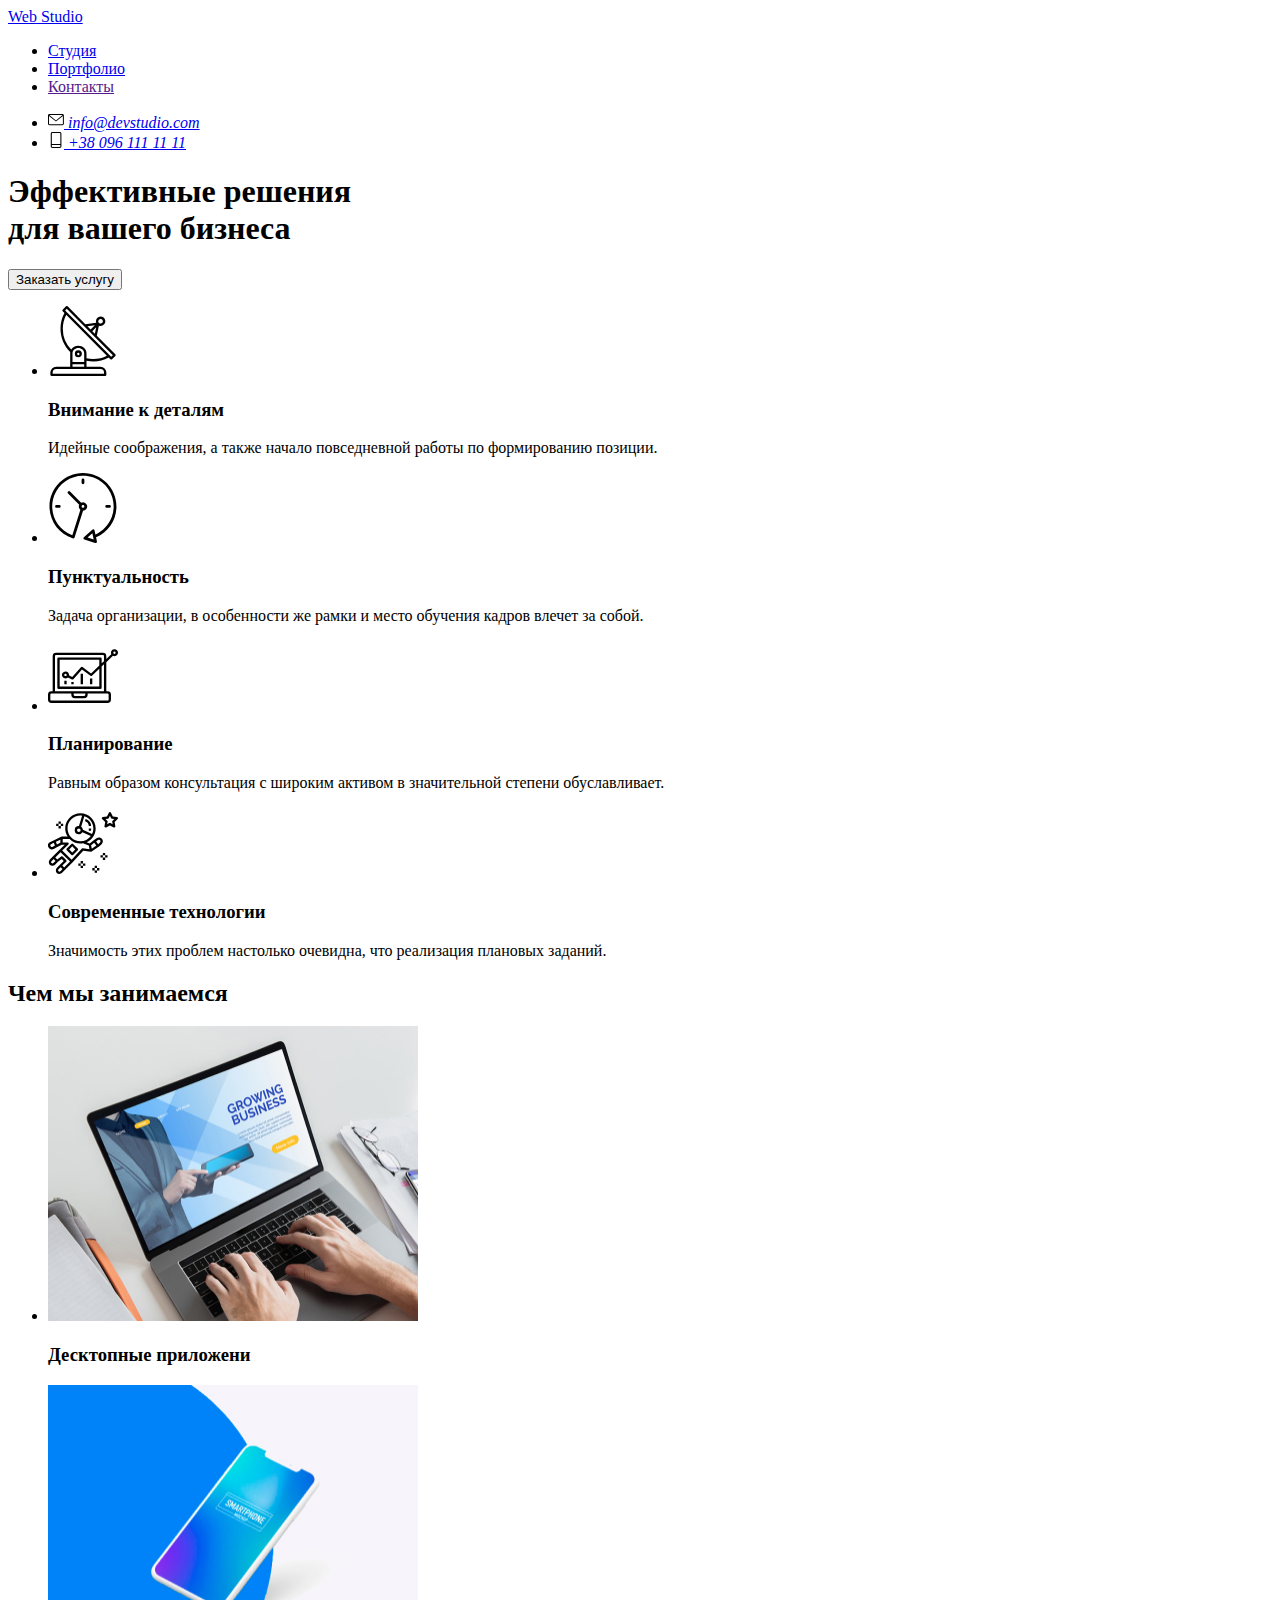
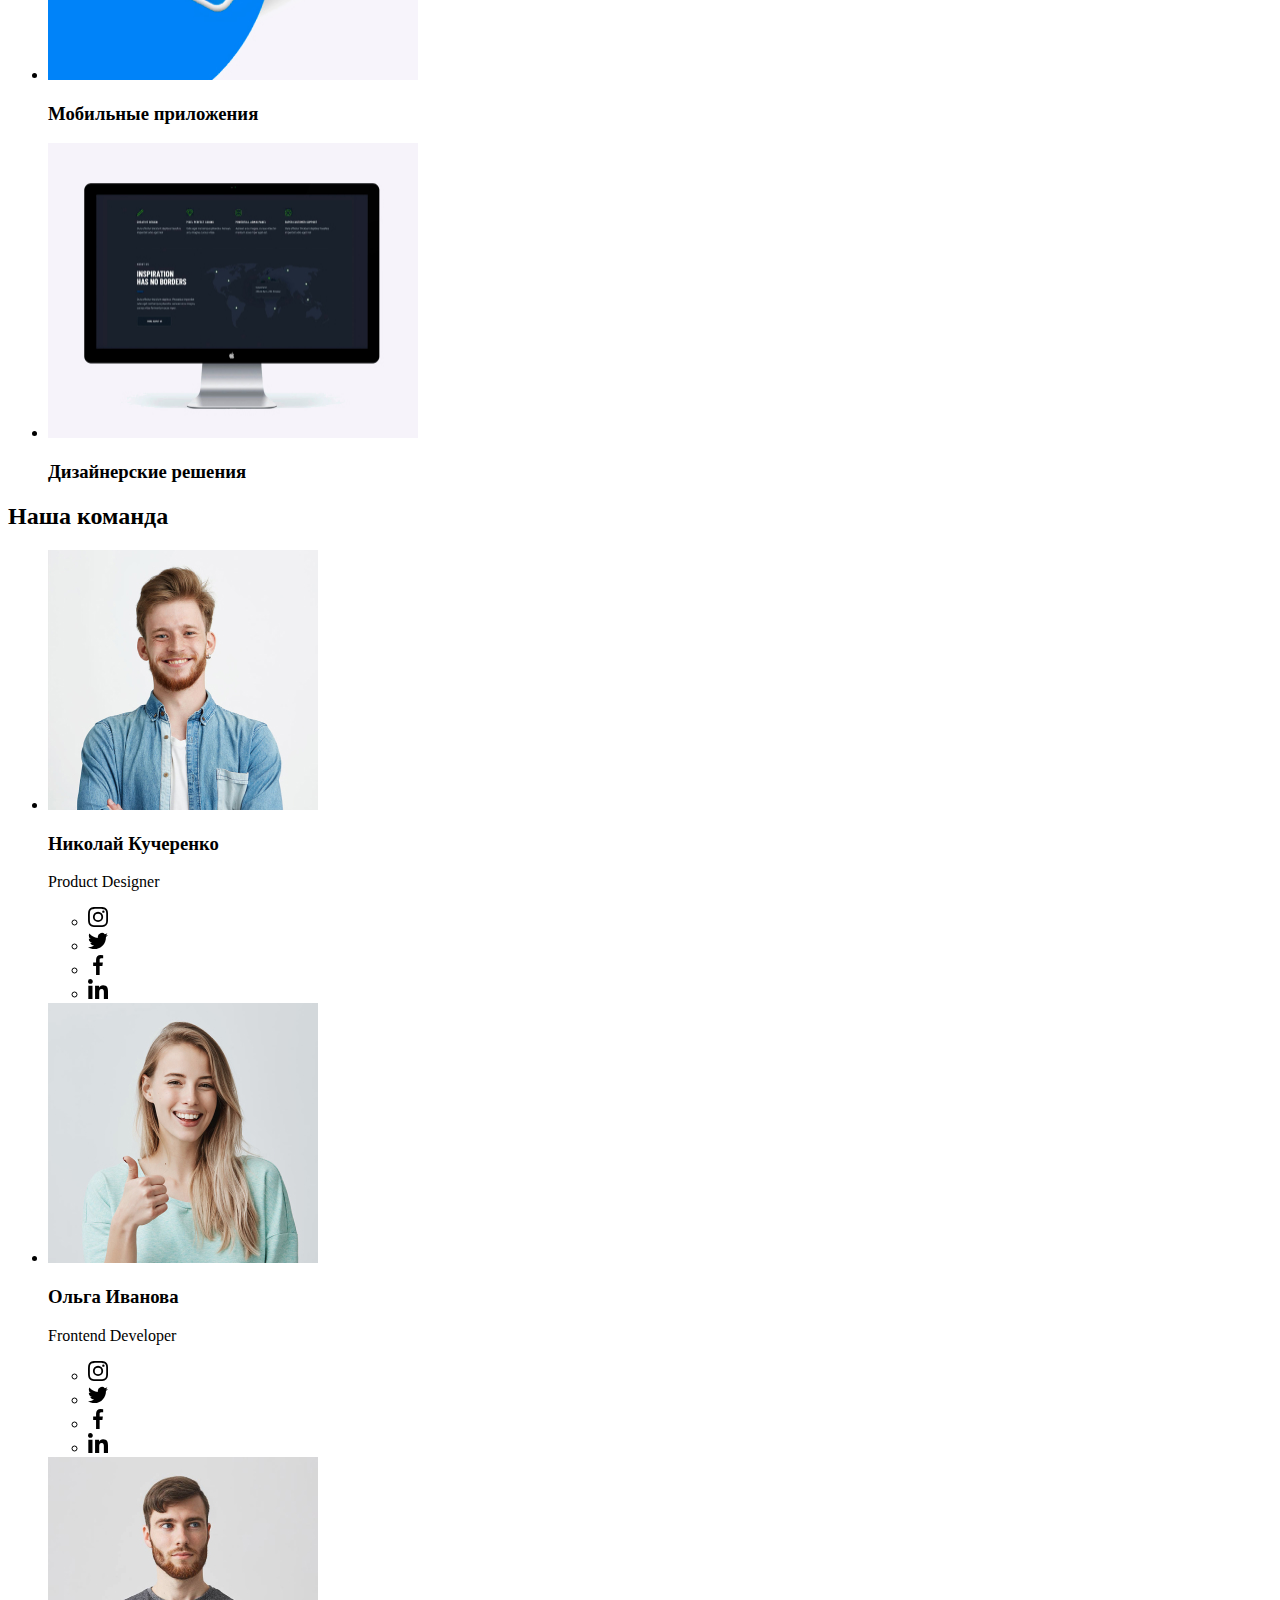
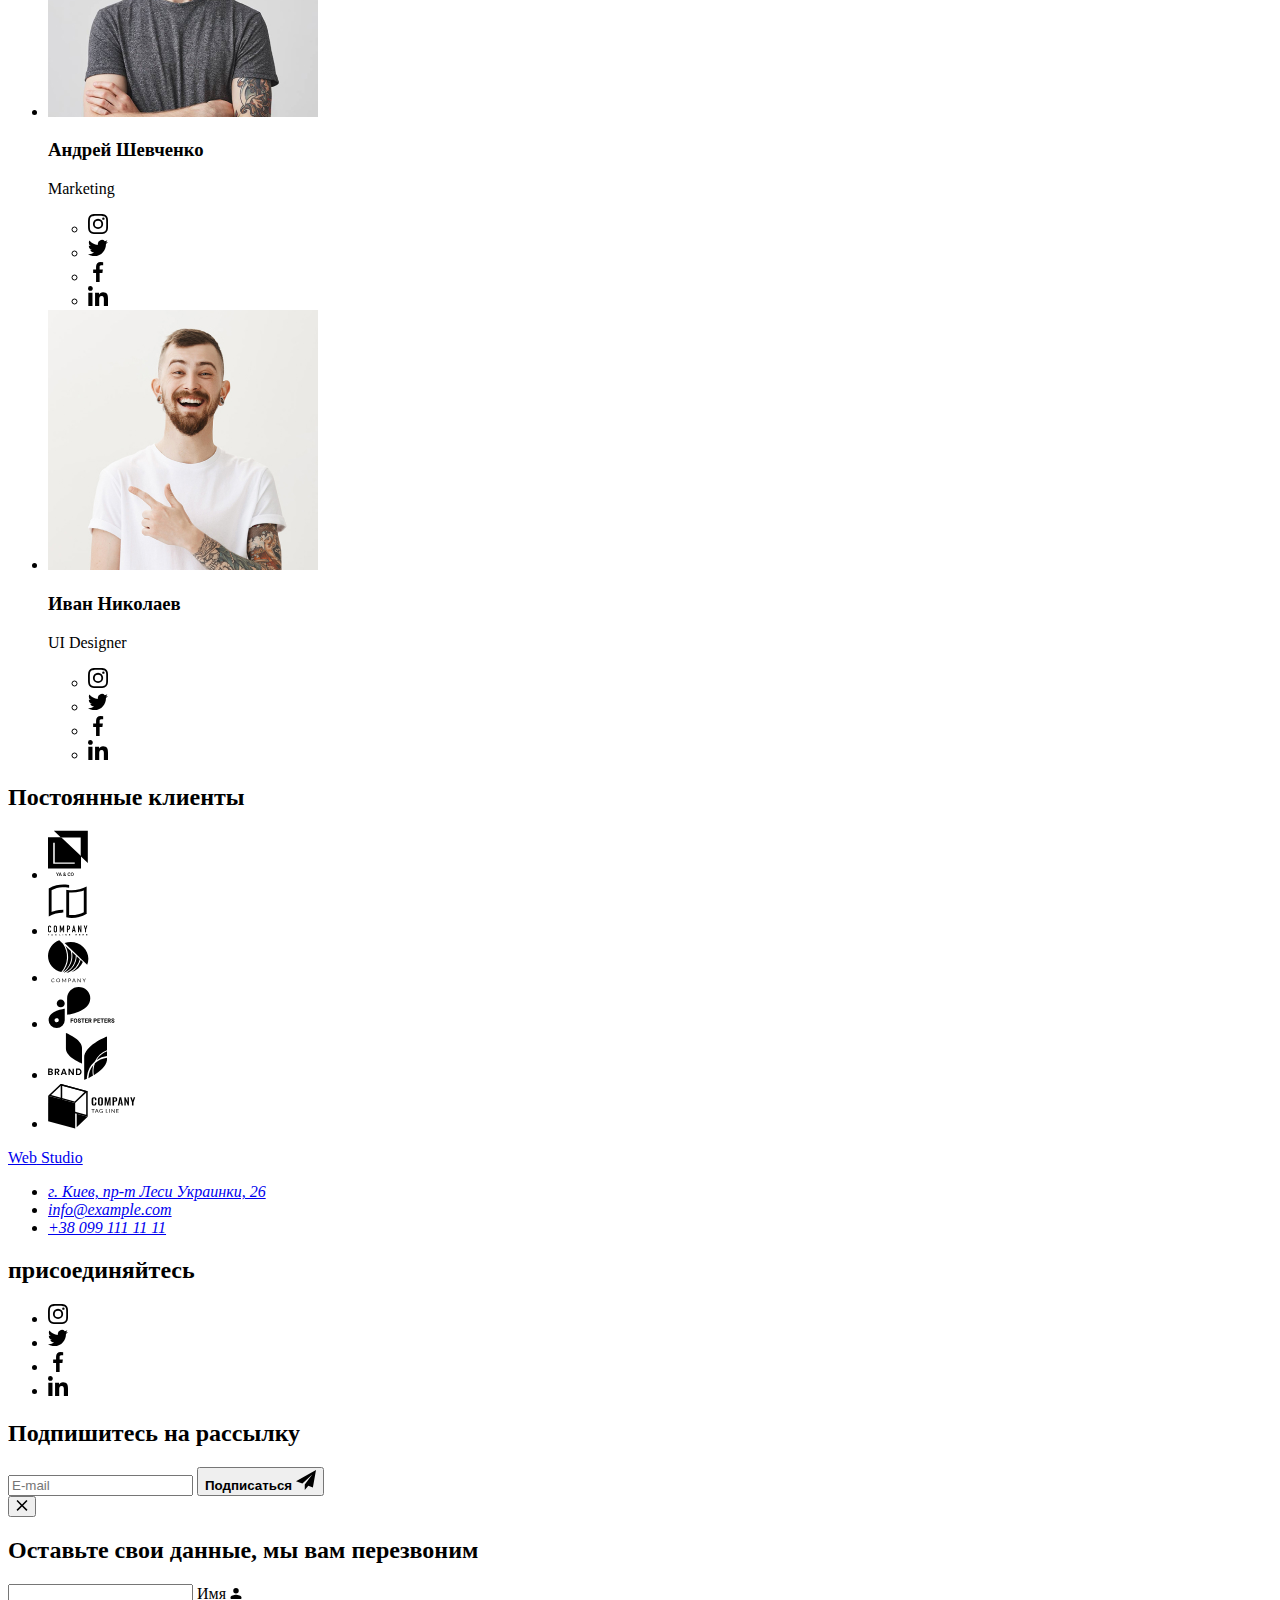
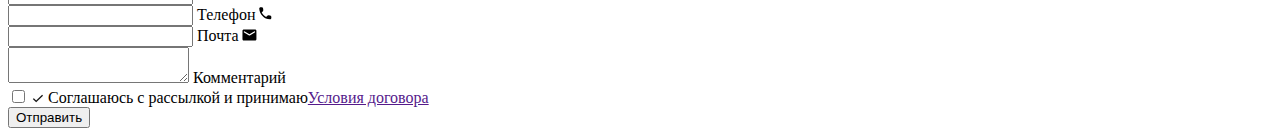
==== index.html @ e08dc36c "Добавляет верстку Студии" ====
<!DOCTYPE html>
<html lang="ru">
  <head>
    <meta charset="UTF-8" />
    <meta name="viewport" content="width=device-width, initial-scale=1.0" />
    <title>Web Studio</title>
    <link
      href="https://fonts.googleapis.com/css2?family=Raleway:wght@700&family=Roboto:wght@400;500;700&display=swap"
      rel="stylesheet"
    />
    <link rel="stylesheet" href="./css/normalise.css" />
    <link rel="stylesheet" href="./css/styles.css" />
  </head>
  <body>
    <!-- Шапка сайта -->
    <header class="conteiner">
      <div class="header-site-nav">
        <nav class="site-nav">
          <a href="./index.html" class="logo" aria-label="Логотип"
            ><span class="my-logo-1" lang="en">Web</span
            ><span class="my-logo-2" lang="en"> Studio</span></a
          >
          <ul class="header-list">
            <li class="header-list-link">
              <a href="./index.html" class="iten-studio link">Студия</a>
            </li>
            <li class="header-list-link">
              <a href="portfolio.html" class="iten link">Портфолио</a>
            </li>
            <li class="header-list-link">
              <a href="" class="iten link">Контакты</a>
            </li>
          </ul>
        </nav>
      </div>
      <div class="header-feedback">
        <address class="feedback-list">
          <ul class="feedback-list-item">
            <li class="feedback">
              <a href="mailto:info@devstudio.com" class="addrdess-link">
                <svg width="16" height="16" class="address-icon link">
                  <use href="./images/svg/sprite.svg#icon-envelope"></use>
                </svg>
                <span class="feedback-mail">info@devstudio.com</span>
              </a>
            </li>
            <li class="feedback">
              <a href="tel:+380961111111" class="addrdess-link">
                <svg width="16" height="16" class="address-icon link">
                  <use href="./images/svg/sprite.svg#icon-smartphone"></use>
                </svg>
                <span class="feedback-tel">+38 096 111 11 11</span>
              </a>
            </li>
          </ul>
        </address>
      </div>
    </header>
    <main class="main">
      <!-- Секция Герой -->
      <section class="section-hero">
        <div class="hero">
          <h1 class="main-title">
            Эффективные решения <br />
            для вашего бизнеса
          </h1>
          <button data-modal-open type="button" class="hero-button">
            Заказать услугу
          </button>
        </div>
      </section>
      <!-- О нас -->
      <section class="section">
        <div class="company-skills conteiner">
          <h2 hidden>О нас</h2>
          <ul class="list-skills">
            <li class="skill">
              <div class="icon-block-skill">
                <svg width="70" height="70">
                  <use href="./images/svg/sprite.svg#icon-antenna"></use>
                </svg>
              </div>
              <h3 class="skill-name">Внимание к деталям</h3>
              <p class="skill-text">
                Идейные соображения, а также начало повседневной работы по
                формированию позиции.
              </p>
            </li>
            <li class="skill">
              <div class="icon-block-skill">
                <svg width="70" height="70">
                  <use href="./images/svg/sprite.svg#icon-clock"></use>
                </svg>
              </div>
              <h3 class="skill-name">Пунктуальность</h3>
              <p class="skill-text">
                Задача организации, в особенности же рамки и место обучения
                кадров влечет за собой.
              </p>
            </li>
            <li class="skill">
              <div class="icon-block-skill">
                <svg width="70" height="70">
                  <use href="./images/svg/sprite.svg#icon-planning"></use>
                </svg>
              </div>
              <h3 class="skill-name">Планирование</h3>
              <p class="skill-text">
                Равным образом консультация с широким активом в значительной
                степени обуславливает.
              </p>
            </li>
            <li class="skill icon">
              <div class="icon-block-skill">
                <svg width="70" height="70">
                  <use href="./images/svg/sprite.svg#icon-astronaut"></use>
                </svg>
              </div>
              <h3 class="skill-name">Современные технологии</h3>
              <p class="skill-text">
                Значимость этих проблем настолько очевидна, что реализация
                плановых заданий.
              </p>
            </li>
          </ul>
        </div>
      </section>
      <!-- Чем мы занимаемся -->
      <section class="section-lessons">
        <div class="lessons conteiner">
          <h2 class="minor-title">Чем мы занимаемся</h2>
          <ul class="lesson-list">
            <li class="lessons-list-link">
              <img
                src="./images/work/work_1.jpg"
                alt="Разработчик"
                class="lessons-img"
                width="370"
                height="295"
              />
              <h3 class="lessons-name">Десктопные приложени</h3>
            </li>
            <li class="lessons-list-link">
              <img
                src="./images/work/work_2.jpg"
                alt="Мобильный телефон"
                class="lessons-img"
                width="370"
                height="295"
              />
              <h3 class="lessons-name">Мобильные приложения</h3>
            </li>
            <li class="lessons-list-link">
              <img
                src="./images/work/work_3.jpg"
                alt="Компьютер с приложением"
                class="lessons-img"
                width="370"
                height="295"
              />
              <h3 class="lessons-name">Дизайнерские решения</h3>
            </li>
          </ul>
        </div>
      </section>
      <!-- Наша команда -->
      <section class="our-team section">
        <h2 class="minor-title">Наша команда</h2>
        <div class="team-list conteiner">
          <ul class="team-list-link">
            <!-- Николай Кучеренко -->
            <li class="team">
              <img
                src="./images/team/team_1.jpg"
                alt="Дизайнер продукта"
                width="270"
                height="260"
                class="team-foto"
              />
              <h3 class="team-name">Николай Кучеренко</h3>
              <p class="team-profession" lang="en">Product Designer</p>
              <ul class="team-social-links">
                <li class="social-links">
                  <a
                    href=""
                    aria-label="Иконка инстаграмма"
                    class="social-link link"
                  >
                    <svg width="20" height="20" class="social link">
                      <use href="./images/svg/sprite.svg#icon-instagram"></use>
                    </svg>
                  </a>
                </li>
                <li class="social-links">
                  <a href="" aria-label="Иконка твиттера" class="social-link">
                    <svg width="20" height="20" class="social link">
                      <use href="./images/svg/sprite.svg#icon-twitter"></use>
                    </svg>
                  </a>
                </li>
                <li class="social-links">
                  <a href="" aria-label="Иконка фейсбука" class="social-link">
                    <svg width="20" height="20" class="social link">
                      <use href="./images/svg/sprite.svg#icon-facebook"></use>
                    </svg>
                  </a>
                </li>
                <li class="social-links">
                  <a href="" aria-label="Иконка ликедина" class="social-link">
                    <svg width="20" height="20" class="social link">
                      <use href="./images/svg/sprite.svg#icon-linkedin"></use>
                    </svg>
                  </a>
                </li>
              </ul>
            </li>
            <!-- Ольга Иванова -->
            <li class="team">
              <img
                src="./images/team/team_2.jpg"
                alt="Фронтенд Разработчик"
                width="270"
                height="260"
                class="team-foto"
              />
              <h3 class="team-name">Ольга Иванова</h3>
              <p class="team-profession" lang="en">Frontend Developer</p>
              <ul class="team-social-links">
                <li class="social-links">
                  <a
                    href=""
                    aria-label="Иконка инстаграмма"
                    class="social-link link"
                  >
                    <svg width="20" height="20" class="social link">
                      <use href="./images/svg/sprite.svg#icon-instagram"></use>
                    </svg>
                  </a>
                </li>
                <li class="social-links">
                  <a href="" aria-label="Иконка твиттера" class="social-link">
                    <svg width="20" height="20" class="social link">
                      <use href="./images/svg/sprite.svg#icon-twitter"></use>
                    </svg>
                  </a>
                </li>
                <li class="social-links">
                  <a href="" aria-label="Иконка фейсбука" class="social-link">
                    <svg width="20" height="20" class="social link">
                      <use href="./images/svg/sprite.svg#icon-facebook"></use>
                    </svg>
                  </a>
                </li>
                <li class="social-links">
                  <a href="" aria-label="Иконка ликедина" class="social-link">
                    <svg width="20" height="20" class="social link">
                      <use href="./images/svg/sprite.svg#icon-linkedin"></use>
                    </svg>
                  </a>
                </li>
              </ul>
            </li>
            <!-- Андрей Шевченко -->
            <li class="team">
              <img
                src="./images/team/team_3.jpg"
                alt="Маркетолог"
                width="270"
                height="260"
                class="team-foto"
              />
              <h3 class="team-name">Андрей Шевченко</h3>
              <p class="team-profession" lang="en">Marketing</p>
              <ul class="team-social-links">
                <li class="social-links">
                  <a
                    href=""
                    aria-label="Иконка инстаграмма"
                    class="social-link link"
                  >
                    <svg width="20" height="20" class="social link">
                      <use href="./images/svg/sprite.svg#icon-instagram"></use>
                    </svg>
                  </a>
                </li>
                <li class="social-links">
                  <a href="" aria-label="Иконка твиттера" class="social-link">
                    <svg width="20" height="20" class="social link">
                      <use href="./images/svg/sprite.svg#icon-twitter"></use>
                    </svg>
                  </a>
                </li>
                <li class="social-links">
                  <a href="" aria-label="Иконка фейсбука" class="social-link">
                    <svg width="20" height="20" class="social link">
                      <use href="./images/svg/sprite.svg#icon-facebook"></use>
                    </svg>
                  </a>
                </li>
                <li class="social-links">
                  <a href="" aria-label="Иконка ликедина" class="social-link">
                    <svg width="20" height="20" class="social link">
                      <use href="./images/svg/sprite.svg#icon-linkedin"></use>
                    </svg>
                  </a>
                </li>
              </ul>
            </li>
            <!-- Иван Николаев -->
            <li class="team">
              <img
                src="./images/team/team_4.jpg"
                alt="Разработчик пользовательского интерфейса"
                width="270"
                height="260"
                class="team-foto"
              />
              <h3 class="team-name">Иван Николаев</h3>
              <p class="team-profession" lang="en">UI Designer</p>
              <ul class="team-social-links">
                <li class="social-links">
                  <a
                    href=""
                    aria-label="Иконка инстаграмма"
                    class="social-link link"
                  >
                    <svg width="20" height="20" class="social link">
                      <use href="./images/svg/sprite.svg#icon-instagram"></use>
                    </svg>
                  </a>
                </li>
                <li class="social-links">
                  <a href="" aria-label="Иконка твиттера" class="social-link">
                    <svg width="20" height="20" class="social link">
                      <use href="./images/svg/sprite.svg#icon-twitter"></use>
                    </svg>
                  </a>
                </li>
                <li class="social-links">
                  <a href="" aria-label="Иконка фейсбука" class="social-link">
                    <svg width="20" height="20" class="social link">
                      <use href="./images/svg/sprite.svg#icon-facebook"></use>
                    </svg>
                  </a>
                </li>
                <li class="social-links">
                  <a href="" aria-label="Иконка ликедина" class="social-link">
                    <svg width="20" height="20" class="social link">
                      <use href="./images/svg/sprite.svg#icon-linkedin"></use>
                    </svg>
                  </a>
                </li>
              </ul>
            </li>
          </ul>
        </div>
      </section>
      <!-- Постоянные клиенты -->
      <section class="section">
        <div class="company-users conteiner">
          <h2 class="minor-title">Постоянные клиенты</h2>
          <ul class="company-users-link">
            <li class="user-iten">
              <a href="#" class="link-user-logo link">
                <svg width="44" height="50" class="logo-clients">
                  <use href="./images/svg/sprite.svg#icon-logo_1"></use>
                </svg>
              </a>
            </li>
            <li class="user-iten">
              <a href="#" class="link-user-logo link">
                <svg width="40" height="52" class="logo-clients">
                  <use href="./images/svg/sprite.svg#icon-logo_2"></use>
                </svg>
              </a>
            </li>
            <li class="user-iten">
              <a href="#" class="link-user-logo link">
                <svg width="41" height="43" class="logo-clients">
                  <use href="./images/svg/sprite.svg#icon-logo_3"></use>
                </svg>
              </a>
            </li>
            <li class="user-iten">
              <a href="#" class="link-user-logo link">
                <svg width="80" height="42" class="logo-clients">
                  <use href="./images/svg/sprite.svg#icon-logo_4"></use>
                </svg>
              </a>
            </li>
            <li class="user-iten">
              <a href="#" class="link-user-logo link">
                <svg width="59" height="47" class="logo-clients">
                  <use href="./images/svg/sprite.svg#icon-logo_5"></use>
                </svg>
              </a>
            </li>
            <li class="user-iten">
              <a href="#" class="link-user-logo link">
                <svg width="88" height="45" class="logo-clients icon">
                  <use href="./images/svg/sprite.svg#icon-logo_6"></use>
                </svg>
              </a>
            </li>
          </ul>
        </div>
      </section>
    </main>
    <!-- Футер -->
    <footer class="footer">
      <div class="wrapper-footer conteiner">
        <div class="footer-nav">
          <nav class="logo-footer">
            <a href="./index.html" class="logo-site" aria-label="Логотип"
              ><span class="my-logo-1" lang="en">Web</span
              ><span class="my-logo-3" lang="en"> Studio</span></a
            >
          </nav>
          <address class="footer-address">
            <ul class="footer-address-links">
              <li class="footer-address-iten">
                <a
                  href="https://goo.gl/maps/bBCask6HfLS4FY2t6"
                  class="link-map link"
                  target="blank"
                  >г. Киев, пр-т Леси Украинки, 26</a
                >
              </li>
              <li class="footer-address-iten">
                <a href="mailto:info@example.com" class="link-feedback link"
                  >info@example.com</a
                >
              </li>
              <li class="footer-address-iten">
                <a href="tel:+380991111111" class="link-feedback link"
                  >+38 099 111 11 11</a
                >
              </li>
            </ul>
          </address>
        </div>
        <div class="footer-social-links">
          <h2 class="join">присоединяйтесь</h2>
          <ul class="social-list-link">
            <li class="social-links">
              <a
                href=""
                aria-label="Иконка инстаграмма"
                class="social-link link"
              >
                <svg width="20" height="20" class="social-footer link">
                  <use href="./images/svg/sprite.svg#icon-instagram"></use>
                </svg>
              </a>
            </li>
            <li class="social-links">
              <a href="" aria-label="Иконка твиттера" class="social-link">
                <svg width="20" height="20" class="social-footer link">
                  <use href="./images/svg/sprite.svg#icon-twitter"></use>
                </svg>
              </a>
            </li>
            <li class="social-links">
              <a href="" aria-label="Иконка фейсбука" class="social-link">
                <svg width="20" height="20" class="social-footer link">
                  <use href="./images/svg/sprite.svg#icon-facebook"></use>
                </svg>
              </a>
            </li>
            <li class="social-links">
              <a href="" aria-label="Иконка ликедина" class="social-link">
                <svg width="20" height="20" class="social-footer link">
                  <use href="./images/svg/sprite.svg#icon-linkedin"></use>
                </svg>
              </a>
            </li>
          </ul>
        </div>
        <div>
          <h2 class="join">Подпишитесь на рассылку</h2>
          <form class="footer-form">
            <div class="footer-form-input">
              <input
                type="email"
                name="user-email"
                id="user-email"
                class="form-input"
                placeholder="E-mail"
              />
              <button type="submit" class="footer-button">
                <b class="name-btn">Подписаться</b>
                <svg width="20" height="20" class="icon-submit">
                  <use href="./images/svg/sprite.svg#icon-submit"></use>
                </svg>
              </button>
            </div>
          </form>
        </div>
      </div>
    </footer>
    <div data-modal class="backdrop is-hidden">
      <form class="modal-form">
        <button data-modal-close type="button" class="button-close">
          <svg width="12" height="10.97" class="icon-form-button-close">
            <use href="./images/svg/sprite.svg#icon-close-form"></use>
          </svg>
        </button>
        <h2 class="modal-form-title">
          Оставьте свои данные, мы вам перезвоним
        </h2>
        <div class="modal-form-input-wrapper">
          <input
            type="text"
            name="user-name"
            id="user-name-form"
            class="modal-form-input"
            placeholder=" "
            required
          />
          <label for="user-name-form" class="modal-form-label">Имя</label>
          <svg width="12" height="10.97" class="icon-form-user icon-form">
            <use href="./images/svg/sprite.svg#icon-user-form"></use>
          </svg>
        </div>
        <div class="modal-form-input-wrapper">
          <input
            type="tel"
            name="user-tel"
            id="user-tel-form"
            class="modal-form-input"
            placeholder=" "
            required
          />
          <label for="user-tel-form" class="modal-form-label">Телефон</label>
          <svg width="13" height="13" class="icon-form-phone icon-form">
            <use href="./images/svg/sprite.svg#icon-phone-form"></use>
          </svg>
        </div>
        <div class="modal-form-input-wrapper">
          <input
            type="email"
            name="user-email"
            id="user-email-form"
            class="modal-form-input"
            placeholder=" "
            required
          />
          <label for="user-email-form" class="modal-form-label">Почта</label>
          <svg width="15" height="12" class="icon-form-letter icon-form">
            <use href="./images/svg/sprite.svg#icon-letter-form"></use>
          </svg>
        </div>
        <div class="modal-form-texterea">
          <textarea
            name="modal-textarea"
            id="textarea"
            class="comment-modal-form"
            placeholder=" "
          ></textarea>
          <label for="textarea" class="modal-form-label-textarea"
            >Комментарий</label
          >
        </div>
        <div class="modal-form-option">
          <label class="agreement-label" for="agreement-check-mark">
            <input
              type="checkbox"
              name="agreement-check-mark"
              id="agreement-check-mark"
              value="agreement-check-mark-policy"
              class="modal-form-checkbox"
              placeholder=" "
            />
            <span class="modal-form-agreement">
              <svg width="12" height="9" class="icon-check-mark">
                <use href="./images/svg/sprite.svg#icon-check-mark"></use>
              </svg>
            </span>
            <span class="agreement-policy-form"
              >Соглашаюсь с рассылкой и принимаю<a
                href=""
                class="agreement-policy link"
                >Условия договора</a
              >
            </span>
          </label>
        </div>
        <button type="submit" class="form-button">Отправить</button>
      </form>
    </div>
    <script src="./js/modal.js"></script>
  </body>
</html>
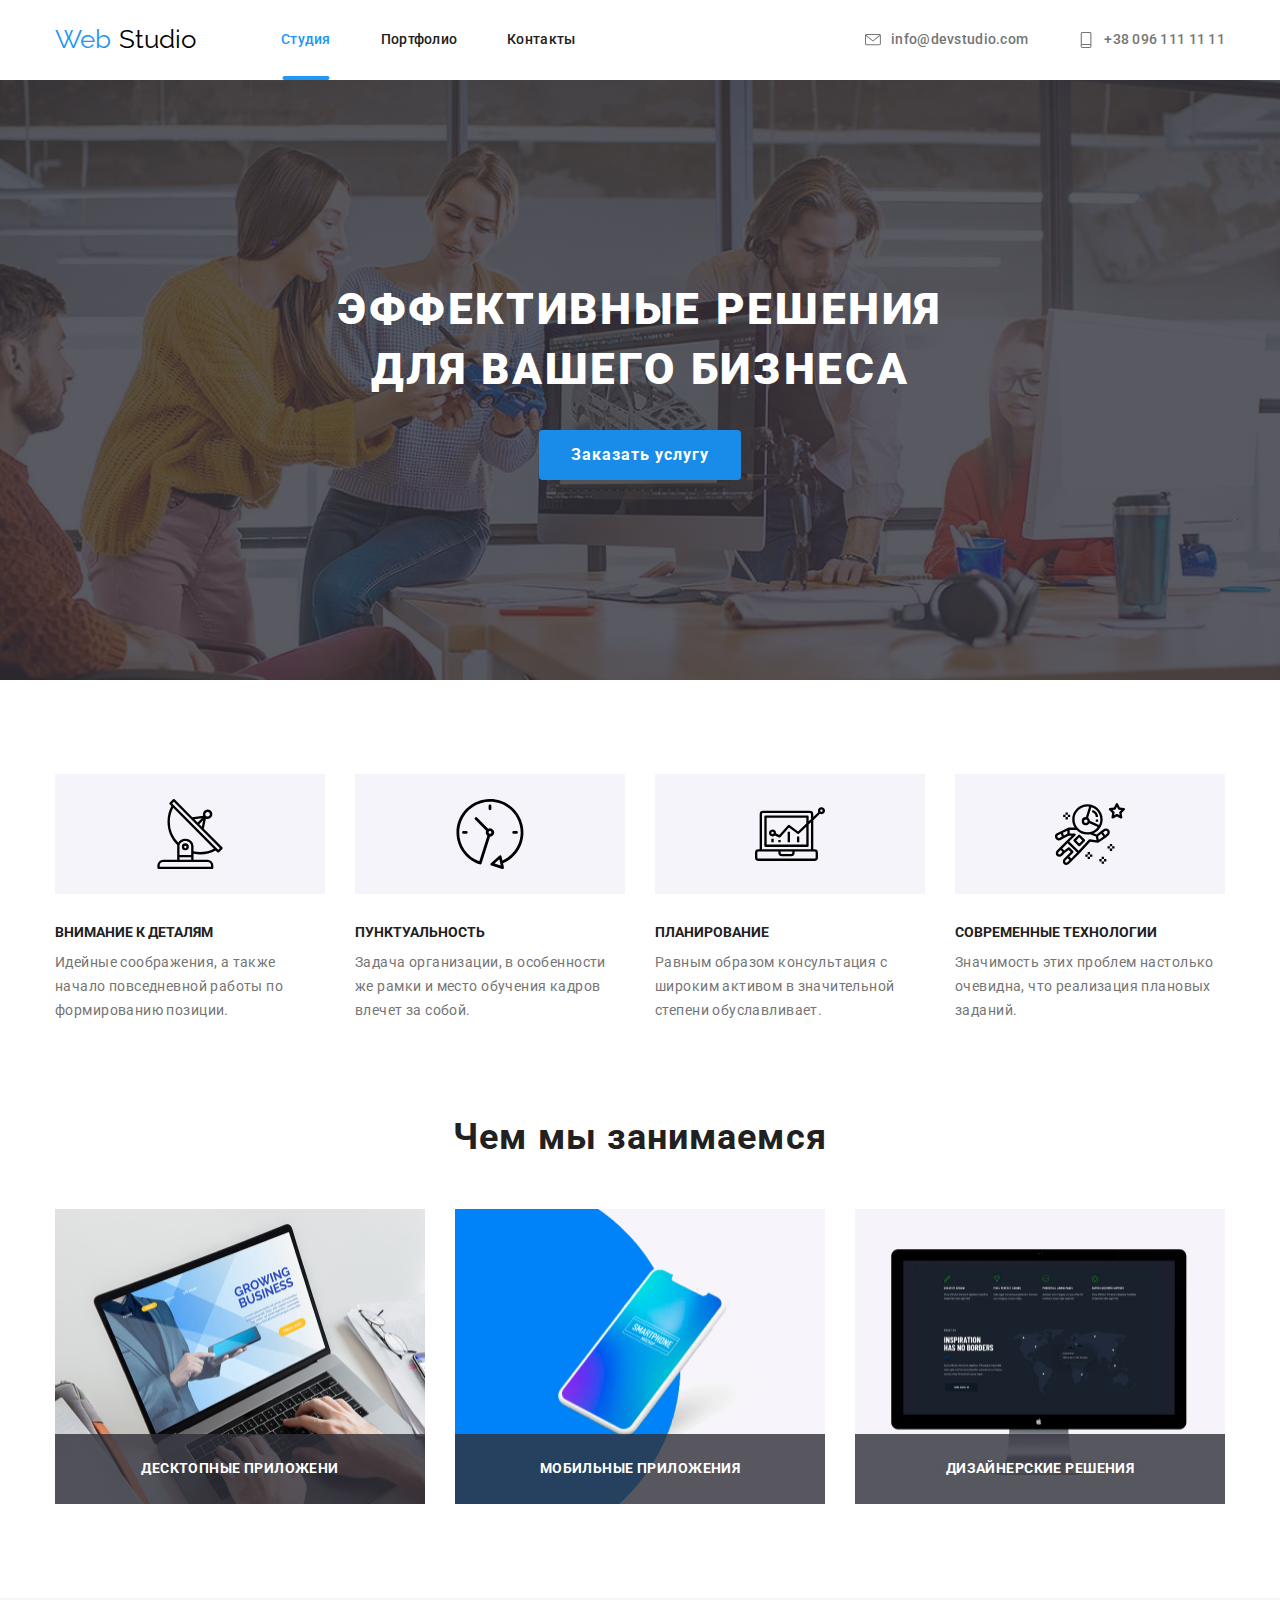
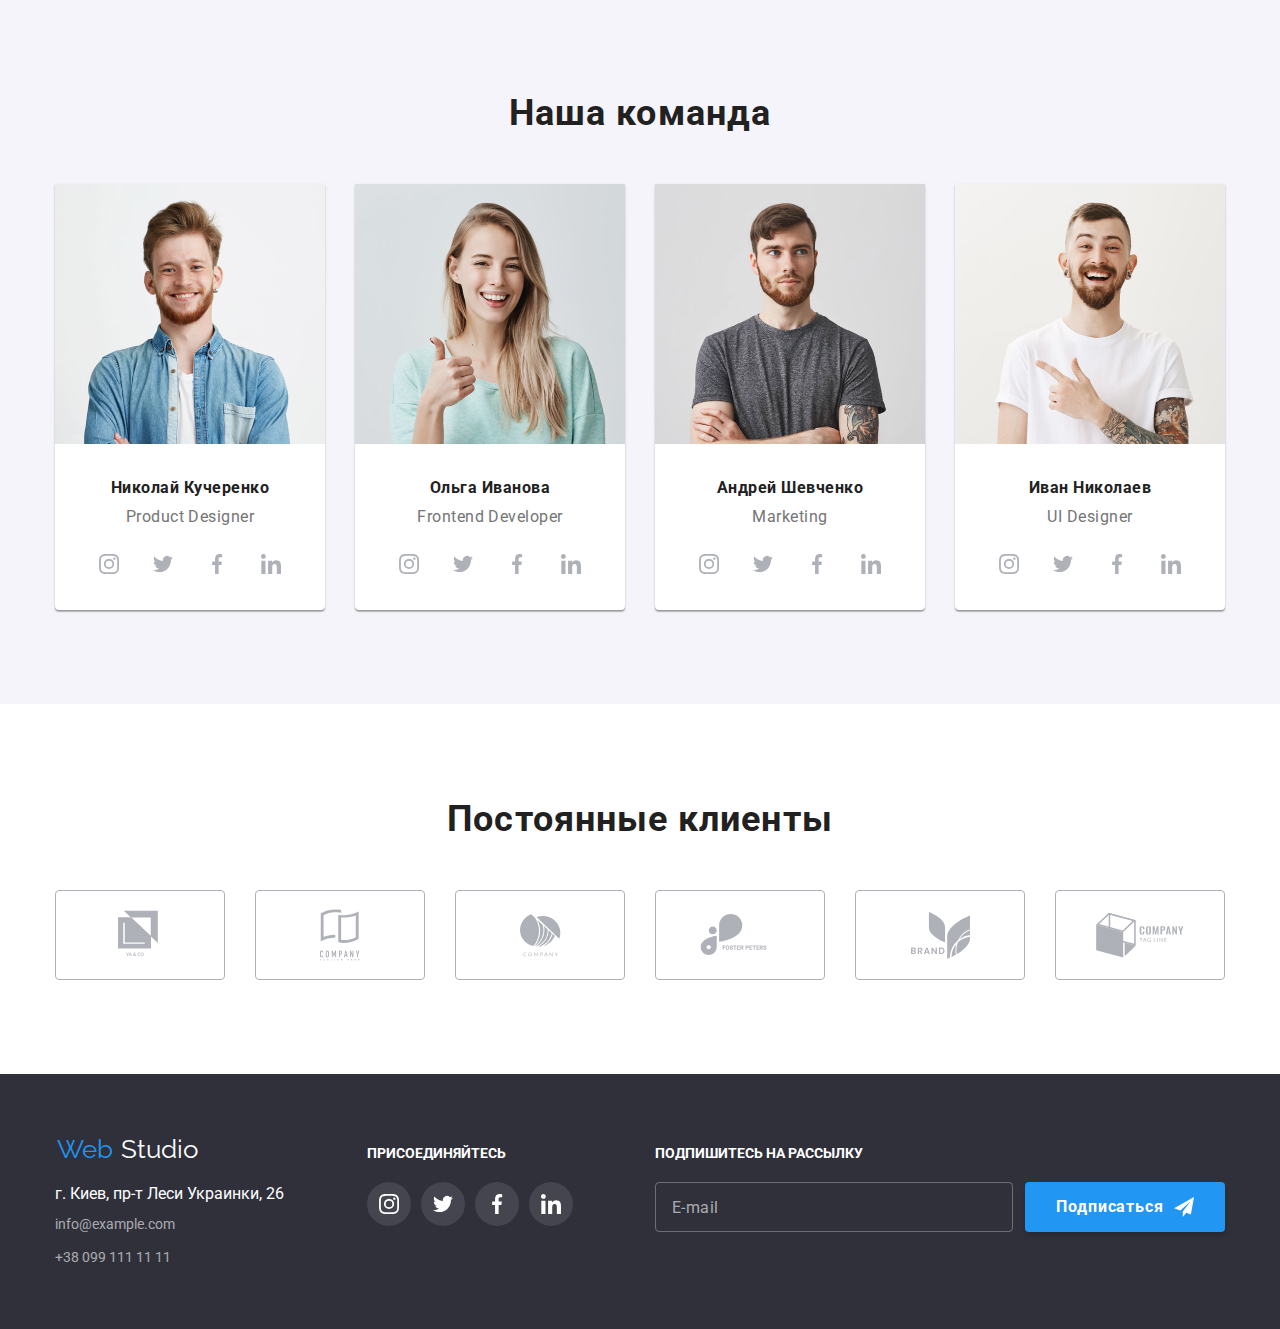
==== commit a1ec2dcf: "Добавляет Sass" ====
--- a/index.html
+++ b/index.html
@@ -8,8 +8,7 @@
       href="https://fonts.googleapis.com/css2?family=Raleway:wght@700&family=Roboto:wght@400;500;700&display=swap"
       rel="stylesheet"
     />
-    <link rel="stylesheet" href="./css/normalise.css" />
-    <link rel="stylesheet" href="./css/styles.css" />
+    <link rel="stylesheet" href="./css/main.min.css" />
   </head>
   <body>
     <!-- Шапка сайта -->
--- a/css/main.min.css
+++ b/css/main.min.css
@@ -0,0 +1,2 @@
+html{-webkit-box-sizing:border-box;box-sizing:border-box}*,*::before,*::after{margin:0;padding:0;-webkit-box-sizing:inherit;box-sizing:inherit}*{text-decoration:none;list-style:none;font-family:Roboto;color:#212121}a{display:block;text-decoration:none}address{font-style:normal}ul{list-style-type:none;padding:0;margin:0}img{display:inline-block}.link{text-decoration:none;display:block}.section{padding-top:94px;padding-bottom:94px;padding-left:15px;padding-right:15px}.conteiner{max-width:1200px;padding-left:15px;padding-right:15px;margin-left:auto;margin-right:auto}.minor-title{font-weight:bold;font-size:36px;line-height:1.17;text-align:center;letter-spacing:0.03em}/*! modern-normalize v0.6.0 | MIT License | https://github.com/sindresorhus/modern-normalize */*,*::before,*::after{-webkit-box-sizing:border-box;box-sizing:border-box}:root{-moz-tab-size:4;-o-tab-size:4;tab-size:4}html{line-height:1.15;-webkit-text-size-adjust:100%}body{margin:0}body{font-family:system-ui,-apple-system,"Segoe UI",Roboto,Helvetica,Arial,sans-serif,"Apple Color Emoji","Segoe UI Emoji"}hr{height:0}abbr[title]{-webkit-text-decoration:underline dotted;text-decoration:underline dotted}b,strong{font-weight:bolder}code,kbd,samp,pre{font-family:SFMono-Regular, Consolas, "Liberation Mono", Menlo, monospace;font-size:1em}small{font-size:80%}sub,sup{font-size:75%;line-height:0;position:relative;vertical-align:baseline}sub{bottom:-0.25em}sup{top:-0.5em}button,input,optgroup,select,textarea{font-family:inherit;font-size:100%;line-height:1.15;margin:0}button,select{text-transform:none}button,[type="button"],[type="reset"],[type="submit"]{-webkit-appearance:button}button::-moz-focus-inner,[type="button"]::-moz-focus-inner,[type="reset"]::-moz-focus-inner,[type="submit"]::-moz-focus-inner{border-style:none;padding:0}button:-moz-focusring,[type="button"]:-moz-focusring,[type="reset"]:-moz-focusring,[type="submit"]:-moz-focusring{outline:1px dotted ButtonText}fieldset{padding:0.35em 0.75em 0.625em}legend{padding:0}progress{vertical-align:baseline}[type="number"]::-webkit-inner-spin-button,[type="number"]::-webkit-outer-spin-button{height:auto}[type="search"]{-webkit-appearance:textfield;outline-offset:-2px}[type="search"]::-webkit-search-decoration{-webkit-appearance:none}::-webkit-file-upload-button{-webkit-appearance:button;font:inherit}summary{display:list-item}.iten-studio,.iten,.iten-portfolio{position:relative;font-weight:500;font-size:14px;line-height:1.14;letter-spacing:0.02em;-webkit-transition:250ms cubic-bezier(0.4, 0, 0.2, 1);transition:250ms cubic-bezier(0.4, 0, 0.2, 1)}.iten:focus,.iten:hover{color:#2196f3}.header-list,.iten-studio,.iten-portfolio{color:#2196f3}.iten-studio::before{content:"";position:absolute;display:inline-block;left:50%;bottom:0;width:47px;height:4px;-webkit-transform:translate(-50%);transform:translate(-50%);background-color:#2196f3;border-radius:2px}.feedback-tel,.feedback-mail{font-weight:500;font-size:14px;line-height:1.14;letter-spacing:0.02em;font-style:normal;text-decoration:none;color:#757575;-webkit-transition:250ms cubic-bezier(0.4, 0, 0.2, 1);transition:250ms cubic-bezier(0.4, 0, 0.2, 1)}header{display:-webkit-box;display:-ms-flexbox;display:flex;-ms-flex-wrap:nowrap;flex-wrap:nowrap;-webkit-box-align:center;-ms-flex-align:center;align-items:center;-webkit-box-pack:justify;-ms-flex-pack:justify;justify-content:space-between}.site-nav{display:-webkit-box;display:-ms-flexbox;display:flex;-webkit-box-pack:center;-ms-flex-pack:center;justify-content:center;-webkit-box-align:center;-ms-flex-align:center;align-items:center}.header-list{display:-webkit-box;display:-ms-flexbox;display:flex;-webkit-box-pack:center;-ms-flex-pack:center;justify-content:center;-webkit-box-align:center;-ms-flex-align:center;align-items:center}.header-list-link:not(:last-child){margin-right:50px}.feedback-list-item{display:-webkit-box;display:-ms-flexbox;display:flex;-webkit-box-pack:center;-ms-flex-pack:center;justify-content:center;-webkit-box-align:center;-ms-flex-align:center;align-items:center}.feedback:not(:last-child){margin-right:50px}header a{display:block;padding-top:32px;padding-bottom:32px}.addrdess-link{display:-webkit-box;display:-ms-flexbox;display:flex;-webkit-box-pack:center;-ms-flex-pack:center;justify-content:center;-webkit-box-align:center;-ms-flex-align:center;align-items:center;-webkit-transition:250ms cubic-bezier(0.4, 0, 0.2, 1);transition:250ms cubic-bezier(0.4, 0, 0.2, 1)}.address-icon{margin-right:10px;fill:#757575;-webkit-transition:250ms cubic-bezier(0.4, 0, 0.2, 1);transition:250ms cubic-bezier(0.4, 0, 0.2, 1)}.addrdess-link:hover .address-icon,.addrdess-link:focus .address-icon{fill:#2196f3}.addrdess-link:hover .feedback-tel,.addrdess-link:hover .feedback-mail,.addrdess-link:focus .feedback-tel,.addrdess-link:focus .feedback-mail{color:#2196f3}.logo{display:-webkit-box;display:-ms-flexbox;display:flex;-webkit-box-pack:center;-ms-flex-pack:center;justify-content:center;-webkit-box-align:center;-ms-flex-align:center;align-items:center;margin-right:85px;padding-top:24px;padding-bottom:25px}.my-logo-1{-ms-flex-wrap:nowrap;flex-wrap:nowrap;margin-right:8px;font-family:Raleway;font-size:26px;line-height:1.19;color:#2196f3}.my-logo-2{-ms-flex-wrap:nowrap;flex-wrap:nowrap;font-family:Raleway;font-size:26px;line-height:1.19;color:#000000}.my-logo-3{-ms-flex-wrap:nowrap;flex-wrap:nowrap;font-family:Raleway;font-size:26px;line-height:1.19;color:#ffffff}.hero{text-align:center}.section-hero{margin-left:auto;margin-right:auto;max-width:1600px;height:600px;padding-top:200px;padding-bottom:200px;background-image:-webkit-gradient(linear, left top, right top, from(rgba(47,48,58,0.8)), to(rgba(47,48,58,0.8))),url("../images/hero/Hero_img.jpg");background-image:linear-gradient(to right, rgba(47,48,58,0.8), rgba(47,48,58,0.8)),url("../images/hero/Hero_img.jpg");background-repeat:no-repeat;background-position:center}.hero-button{border:1px solid transparent;border-radius:4px;padding-top:9px;padding-right:31px;padding-bottom:9px;padding-left:31px;cursor:pointer;background:#188ce8;color:#ffffff;font-weight:bold;font-size:16px;line-height:1.9;letter-spacing:0.06em}.main-title{text-align:center;margin-bottom:30px;font-weight:900;font-size:44px;line-height:1.36;text-transform:uppercase;color:#ffffff;letter-spacing:0.06em}.list-skills{display:-webkit-box;display:-ms-flexbox;display:flex;-webkit-box-pack:center;-ms-flex-pack:center;justify-content:center;-webkit-box-align:center;-ms-flex-align:center;align-items:center}.icon-block-skill{display:-webkit-box;display:-ms-flexbox;display:flex;-webkit-box-pack:center;-ms-flex-pack:center;justify-content:center;-webkit-box-align:center;-ms-flex-align:center;align-items:center;width:270px;height:120px;-webkit-box-sizing:border-box;box-sizing:border-box;margin-bottom:30px;background-color:#f5f4fa}.skill:not(:last-child){margin-right:30px}.skill-name{margin-bottom:10px;font-size:14px;line-height:1.19;text-transform:uppercase;font-weight:bold}.skill-text{font-size:14px;line-height:1.71;letter-spacing:0.03em;color:#757575}.section-lessons{text-align:center;padding-bottom:94px;padding-left:15px;padding-right:15px}.lesson-list{display:-webkit-box;display:-ms-flexbox;display:flex;-webkit-box-pack:center;-ms-flex-pack:center;justify-content:center;-webkit-box-align:center;-ms-flex-align:center;align-items:center}.lesson-list li:not(:last-child){margin-right:30px}.minor-title{margin-bottom:50px;font-size:36px;line-height:1.17}.lessons-list-link{position:relative;height:295px}.lessons-name{display:-webkit-box;display:-ms-flexbox;display:flex;-webkit-box-pack:center;-ms-flex-pack:center;justify-content:center;-webkit-box-align:center;-ms-flex-align:center;align-items:center;position:absolute;left:0;bottom:0;width:370px;height:70px;background-color:rgba(47,48,58,0.8);font-size:14px;line-height:1.14;letter-spacing:0.03em;text-transform:uppercase;font-weight:bold;color:#ffffff}.team{-webkit-box-shadow:0px 2px 1px rgba(0,0,0,0.2),0px 1px 1px rgba(0,0,0,0.14),0px 1px 3px rgba(0,0,0,0.12);box-shadow:0px 2px 1px rgba(0,0,0,0.2),0px 1px 1px rgba(0,0,0,0.14),0px 1px 3px rgba(0,0,0,0.12);border-radius:0px 0px 4px 4px;background-color:#ffffff}.team-list-link{display:-webkit-box;display:-ms-flexbox;display:flex;-webkit-box-pack:justify;-ms-flex-pack:justify;justify-content:space-between;-webkit-box-align:center;-ms-flex-align:center;align-items:center;justify-content:space-between}.our-team{text-align:center;background:#f5f4fa}.team-foto{margin-bottom:30px}.team-name{margin-bottom:10px;font-size:16px;line-height:1.19;letter-spacing:0.03em}.team-profession{margin-bottom:16px;font-size:16px;line-height:1.19;letter-spacing:0.03em;color:#757575}.team-social-links{display:-webkit-box;display:-ms-flexbox;display:flex;-webkit-box-pack:center;-ms-flex-pack:center;justify-content:center;-webkit-box-align:center;-ms-flex-align:center;align-items:center;padding-bottom:24px}.social-link{display:-webkit-box;display:-ms-flexbox;display:flex;-webkit-box-pack:center;-ms-flex-pack:center;justify-content:center;-webkit-box-align:center;-ms-flex-align:center;align-items:center;width:44px;height:44px;border-radius:50%;-webkit-transition:250ms cubic-bezier(0.4, 0, 0.2, 1);transition:250ms cubic-bezier(0.4, 0, 0.2, 1)}.social-link:hover,.social-link:focus{background-color:#2196f3}.social-link:hover .social,.social-link:focus .social{fill:#fff}.social{fill:#afb1b8;-webkit-transition:250ms cubic-bezier(0.4, 0, 0.2, 1);transition:250ms cubic-bezier(0.4, 0, 0.2, 1)}.social-links:not(:last-child){margin-right:10px}.company-users-link{display:-webkit-box;display:-ms-flexbox;display:flex;-webkit-box-pack:justify;-ms-flex-pack:justify;justify-content:space-between;-webkit-box-align:center;-ms-flex-align:center;align-items:center}.link-user-logo{display:-webkit-box;display:-ms-flexbox;display:flex;-webkit-box-pack:center;-ms-flex-pack:center;justify-content:center;-webkit-box-align:center;-ms-flex-align:center;align-items:center;min-width:170px;min-height:90px;cursor:pointer;border:1px solid #afb1b8;-webkit-box-sizing:border-box;box-sizing:border-box;border-radius:4px;-webkit-transition:250ms cubic-bezier(0.4, 0, 0.2, 1);transition:250ms cubic-bezier(0.4, 0, 0.2, 1)}.link-user-logo:hover,.link-user-logo:focus{border:1px solid #2196f3}.link-user-logo:hover .logo-clients,.link-user-logo:focus .logo-clients{fill:#2196f3}.logo-clients{fill:#afb1b8;-webkit-transition:250ms cubic-bezier(0.4, 0, 0.2, 1);transition:250ms cubic-bezier(0.4, 0, 0.2, 1)}.footer{background:#2f303a}.logo-site{display:-webkit-box;display:-ms-flexbox;display:flex;-webkit-box-pack:center;-ms-flex-pack:center;justify-content:center;-webkit-box-align:center;-ms-flex-align:center;align-items:center;margin-right:85px;cursor:pointer}.wrapper-footer{display:-webkit-box;display:-ms-flexbox;display:flex;-webkit-box-pack:justify;-ms-flex-pack:justify;justify-content:space-between;-webkit-box-align:baseline;-ms-flex-align:baseline;align-items:baseline;padding-top:60px;padding-bottom:60px}.logo-footer{margin-bottom:20px}.footer-address-links li:not(:last-child){margin-bottom:9px}.link-map{font-style:normal;cursor:pointer;color:#ffffff}.link-feedback{font-size:14px;line-height:1.71;font-style:normal;cursor:pointer;color:rgba(255,255,255,0.6)}.join{display:block;margin-bottom:20px;text-transform:uppercase;font-size:14px;line-height:1.14;color:#ffffff}.social-list-link{display:-webkit-box;display:-ms-flexbox;display:flex;-webkit-box-pack:center;-ms-flex-pack:center;justify-content:center;-webkit-box-align:center;-ms-flex-align:center;align-items:center}.social-footer{fill:#ffffff}.social-link{border-radius:50%;background-color:rgba(255,255,255,0.1)}.footer-form{display:-webkit-box;display:-ms-flexbox;display:flex;-webkit-box-pack:justify;-ms-flex-pack:justify;justify-content:space-between}.footer-form-input{display:-webkit-box;display:-ms-flexbox;display:flex;-webkit-box-pack:center;-ms-flex-pack:center;justify-content:center;-webkit-box-align:center;-ms-flex-align:center;align-items:center}.form-input{margin-right:12px;width:358px;height:50px;padding-left:16px;font-size:16px;line-height:1.25;letter-spacing:0.03em;color:#ffffff;background-color:transparent;border:1px solid rgba(255,255,255,0.3);border-radius:4px}.form-input:focus{outline:none}.form-input::-webkit-input-placeholder{font-size:16px;line-height:1.25;letter-spacing:0.03em;color:rgba(255,255,255,0.6)}.form-input:-ms-input-placeholder{font-size:16px;line-height:1.25;letter-spacing:0.03em;color:rgba(255,255,255,0.6)}.form-input::-ms-input-placeholder{font-size:16px;line-height:1.25;letter-spacing:0.03em;color:rgba(255,255,255,0.6)}.form-input::placeholder{font-size:16px;line-height:1.25;letter-spacing:0.03em;color:rgba(255,255,255,0.6)}.footer-button{display:-webkit-box;display:-ms-flexbox;display:flex;-webkit-box-pack:center;-ms-flex-pack:center;justify-content:center;-webkit-box-align:center;-ms-flex-align:center;align-items:center;padding:0;border:none;width:200px;height:50px;background:#2196f3;-webkit-box-shadow:0px 4px 4px rgba(0,0,0,0.15);box-shadow:0px 4px 4px rgba(0,0,0,0.15);border-radius:4px}.name-btn{margin-right:10px;font-size:16px;line-height:30px;font-size:16px;line-height:1.88;letter-spacing:0.06em;color:#ffffff}.icon-submit{fill:#ffffff}.portfolio{position:relative}.portfolio::before{content:"";position:absolute;display:inline-block;left:0;bottom:0;width:100%;height:1px;background-color:#ececec}.iten-portfolio{position:relative}.iten-portfolio::before{content:"";position:absolute;display:inline-block;left:50%;bottom:0;-webkit-transform:translate(-50%);transform:translate(-50%);width:77px;height:4px;background-color:#2196f3;border-radius:2px}.main-menu{margin-bottom:50px}.menu-link{font-weight:500;font-size:16px;line-height:1.63}.main-menu-list li:not(:last-child){margin-right:8px}.main-menu-list{display:-webkit-box;display:-ms-flexbox;display:flex;-webkit-box-pack:center;-ms-flex-pack:center;justify-content:center;-webkit-box-align:center;-ms-flex-align:center;align-items:center}.button-link{display:inline-block;padding-top:6px;padding-right:22px;padding-bottom:6px;padding-left:22px;cursor:pointer;border:1px solid transparent;font-weight:500;font-size:16px;line-height:1.63;letter-spacing:0.03em;text-align:center;background:#f5f4fa;border-radius:4px;-webkit-transition:250ms cubic-bezier(0.4, 0, 0.2, 1);transition:250ms cubic-bezier(0.4, 0, 0.2, 1)}.button-link:hover,.button-link:focus{background:#2196f3;-webkit-box-shadow:0px 2px 2px rgba(0,0,0,0.12),0px 1px 2px rgba(0,0,0,0.08),0px 3px 1px rgba(0,0,0,0.1);box-shadow:0px 2px 2px rgba(0,0,0,0.12),0px 1px 2px rgba(0,0,0,0.08),0px 3px 1px rgba(0,0,0,0.1);border-radius:4px;color:#ffffff}.backdrop{position:fixed;left:0;top:0;display:-webkit-box;display:-ms-flexbox;display:flex;-webkit-box-pack:center;-ms-flex-pack:center;justify-content:center;-webkit-box-align:center;-ms-flex-align:center;align-items:center;width:100%;height:100%;background-color:rgba(0,0,0,0.2)}.is-hidden{opacity:0;visibility:hidden;pointer-events:none}.modal-form{position:relative;display:inline-block;text-align:center;top:0;left:0;width:528px;padding-top:40px;padding-right:40px;padding-bottom:40px;padding-left:40px;background-color:#ffffff;-webkit-box-shadow:0px 1px 3px rgba(0,0,0,0.12),0px 1px 1px rgba(0,0,0,0.14),0px 2px 1px rgba(0,0,0,0.2);box-shadow:0px 1px 3px rgba(0,0,0,0.12),0px 1px 1px rgba(0,0,0,0.14),0px 2px 1px rgba(0,0,0,0.2);border-radius:4px}.button-close{position:absolute;display:-webkit-box;display:-ms-flexbox;display:flex;-webkit-box-pack:center;-ms-flex-pack:center;justify-content:center;-webkit-box-align:center;-ms-flex-align:center;align-items:center;top:8px;right:8px;outline:none;width:30px;height:30px;border-radius:50%;background-color:#ffffff;border:1px solid rgba(0,0,0,0.1);cursor:pointer}.button-close:hover,.button-close:focus{fill:#2196f3}.modal-form-title{text-align:center;margin-bottom:30px;font-weight:bold;font-size:20px;line-height:1.15;letter-spacing:0.03em}.modal-form-input-wrapper{position:relative;margin-bottom:28px;-webkit-transition:250ms cubic-bezier(0.4, 0, 0.2, 1);transition:250ms cubic-bezier(0.4, 0, 0.2, 1)}.modal-form-label{position:absolute;top:50%;left:42px;-webkit-transform:translateY(-50%);transform:translateY(-50%);-webkit-transition:250ms cubic-bezier(0.4, 0, 0.2, 1);transition:250ms cubic-bezier(0.4, 0, 0.2, 1);font-size:14px;line-height:1.14;letter-spacing:0.01em;color:#757575}.modal-form-input{width:448px;height:40px;padding-top:11px;padding-right:42px;padding-bottom:11px;padding-left:42px;-webkit-transition:250ms cubic-bezier(0.4, 0, 0.2, 1);transition:250ms cubic-bezier(0.4, 0, 0.2, 1);border:1px solid rgba(33,33,33,0.2);border-radius:4px;outline:none;cursor:pointer}.modal-form-input-wrapper:hover .modal-form-label,.modal-form-input-wrapper:focus .modal-form-label,.modal-form-input:not(:placeholder-shown)+.modal-form-label{-webkit-transform:translateY(-40px) translateX(-26px);transform:translateY(-40px) translateX(-26px);color:#2196f3}.modal-form-input:valid{border:1px solid #2196f3}.modal-form-input-wrapper:hover .modal-form-input,.modal-form-input-wrapper:focus-within .modal-form-input{border:1px solid #2196f3}.modal-form-input-wrapper:hover .icon-form,.modal-form-input-wrapper:focus-within .icon-form{fill:#2196f3}.modal-form-texterea{position:relative;margin-bottom:20px}.modal-form-label-textarea{position:absolute;top:12px;left:16px;-webkit-transition:250ms cubic-bezier(0.4, 0, 0.2, 1);transition:250ms cubic-bezier(0.4, 0, 0.2, 1);font-size:14px;line-height:1.14;letter-spacing:0.01em;color:#757575}.comment-modal-form:focus+.modal-form-label-textarea,.comment-modal-form:hover+.modal-form-label-textarea,.comment-modal-form:not(:placeholder-shown)+.modal-form-label-textarea{-webkit-transform:translateY(-32px);transform:translateY(-32px);color:#2196f3}.comment-modal-form{width:448px;height:120px;padding-top:12px;padding-right:16px;padding-bottom:12px;padding-left:16px;-webkit-transition:250ms cubic-bezier(0.4, 0, 0.2, 1);transition:250ms cubic-bezier(0.4, 0, 0.2, 1);resize:none;border:1px solid rgba(33,33,33,0.2);border-radius:4px;outline:none;cursor:pointer}.comment-modal-form:focus,.comment-modal-form:hover{border:1px solid #2196f3}.icon-form{position:absolute;fill:#212121;cursor:pointer;-webkit-transition:250ms cubic-bezier(0.4, 0, 0.2, 1);transition:250ms cubic-bezier(0.4, 0, 0.2, 1)}.icon-form-user{top:50%;left:19px;-webkit-transform:translateY(-50%);transform:translateY(-50%)}.icon-form-phone{top:50%;left:18.27px;-webkit-transform:translateY(-50%);transform:translateY(-50%)}.icon-form-letter{top:50%;left:17.5px;-webkit-transform:translateY(-50%);transform:translateY(-50%)}.modal-form-option{margin-bottom:30px}.agreement-label{display:-webkit-box;display:-ms-flexbox;display:flex;-webkit-box-pack:center;-ms-flex-pack:center;justify-content:center;-webkit-box-align:center;-ms-flex-align:center;align-items:center}.modal-form-checkbox{position:absolute;width:1px;height:1px;margin:-1px;border:0;padding:0;clip:rect(0 0 0 0);overflow:hidden}.modal-form-checkbox:checked+.modal-form-agreement{border:none;background-color:#2196f3}.modal-form-agreement{display:-webkit-box;display:-ms-flexbox;display:flex;-webkit-box-pack:center;-ms-flex-pack:center;justify-content:center;-webkit-box-align:center;-ms-flex-align:center;align-items:center;margin-right:8.38px;width:16px;height:15px;border:1.7px solid #212121;border-radius:3px;cursor:pointer}.icon-check-mark{fill:#ffffff}.agreement-policy-form{font-size:14px;line-height:1.71;letter-spacing:0.03em;color:#757575;cursor:pointer}.agreement-policy{display:inline-block;vertical-align:baseline;border-bottom:1px solid #2196f3;margin-left:5px;font-size:14px;line-height:0.95;letter-spacing:0.03em;color:#2196f3;cursor:pointer}.form-button{width:200px;height:50px;border:none;background-color:#188ce8;-webkit-box-shadow:0px 4px 4px rgba(0,0,0,0.15);box-shadow:0px 4px 4px rgba(0,0,0,0.15);border-radius:4px;font-weight:bold;font-size:16px;line-height:1.88;letter-spacing:0.06em;color:#ffffff;cursor:pointer}
+/*# sourceMappingURL=main.min.css.map */